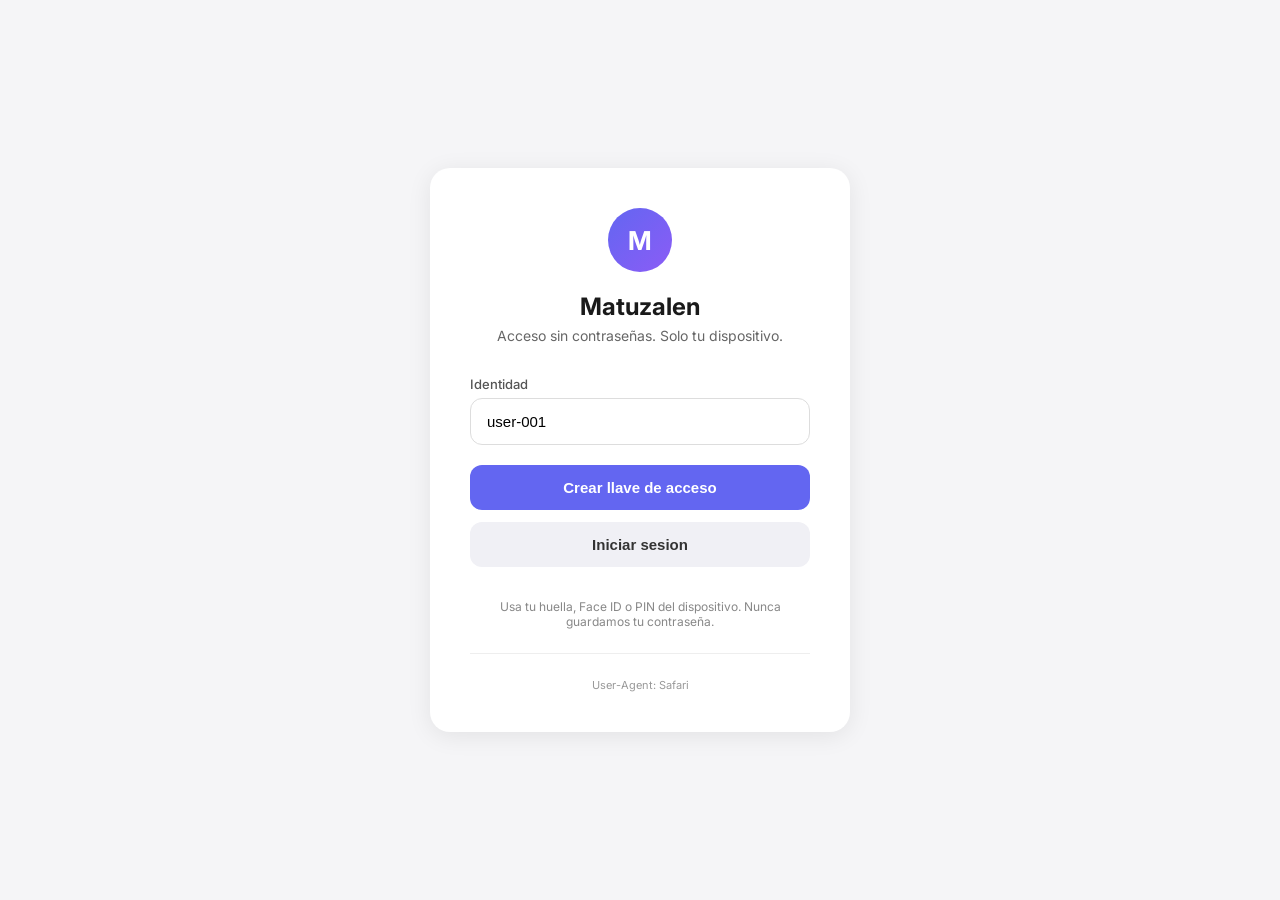
==== cognitive-core/templates/login.html @ 92b1d0dd "Add WebAuthn/FIDO2 login frontend - Create login.html with passkey registration and authentication -" ====
<!DOCTYPE html>
<html lang="es">
<head>
    <meta charset="UTF-8">
    <meta name="viewport" content="width=device-width, initial-scale=1.0">
    <title>Matuzalen - Acceso Soberano</title>
    <link href="https://fonts.googleapis.com/css2?family=Inter:wght@400;500;600;700&display=swap" rel="stylesheet">
    <style>
        * { margin: 0; padding: 0; box-sizing: border-box; }

        body {
            font-family: 'Inter', -apple-system, BlinkMacSystemFont, 'Segoe UI', sans-serif;
            background: #f5f5f7;
            color: #1a1a1a;
            min-height: 100vh;
            display: flex;
            align-items: center;
            justify-content: center;
            padding: 20px;
        }

        .card {
            background: #fff;
            border-radius: 20px;
            box-shadow: 0 4px 24px rgba(0,0,0,0.08);
            width: 100%;
            max-width: 420px;
            padding: 40px;
            text-align: center;
        }

        .avatar {
            width: 64px;
            height: 64px;
            border-radius: 50%;
            background: linear-gradient(135deg, #6366f1, #8b5cf6);
            color: #fff;
            display: flex;
            align-items: center;
            justify-content: center;
            font-weight: 700;
            font-size: 26px;
            margin: 0 auto 20px;
        }

        h1 { font-size: 24px; font-weight: 700; margin-bottom: 6px; }
        .subtitle { font-size: 14px; color: #666; margin-bottom: 32px; }

        .input-group {
            text-align: left;
            margin-bottom: 20px;
        }

        .input-group label {
            display: block;
            font-size: 13px;
            font-weight: 500;
            color: #555;
            margin-bottom: 6px;
        }

        .input-group input {
            width: 100%;
            padding: 14px 16px;
            border: 1px solid #ddd;
            border-radius: 12px;
            font-size: 15px;
            outline: none;
            transition: border-color 0.2s;
        }

        .input-group input:focus { border-color: #6366f1; }

        .btn {
            width: 100%;
            padding: 14px;
            border: none;
            border-radius: 12px;
            font-size: 15px;
            font-weight: 600;
            cursor: pointer;
            margin-bottom: 12px;
            transition: all 0.2s;
        }

        .btn-primary { background: #6366f1; color: #fff; }
        .btn-primary:hover { background: #5558e0; }

        .btn-secondary { background: #f0f0f5; color: #333; }
        .btn-secondary:hover { background: #e4e4f0; }

        .btn:disabled { background: #ccc; cursor: not-allowed; }

        .status {
            margin-top: 16px;
            padding: 12px;
            border-radius: 10px;
            font-size: 13px;
            display: none;
        }

        .status.show { display: block; }
        .status.info { background: #eef2ff; color: #4f46e5; }
        .status.success { background: #dcfce7; color: #166534; }
        .status.error { background: #fee2e2; color: #991b1b; }

        .fingerprint {
            margin-top: 24px;
            padding-top: 24px;
            border-top: 1px solid #eee;
            font-size: 11px;
            color: #999;
        }

        .note {
            font-size: 12px;
            color: #888;
            margin-top: 20px;
        }
    </style>
</head>
<body>
    <div class="card">
        <div class="avatar">M</div>
        <h1>Matuzalen</h1>
        <p class="subtitle">Acceso sin contraseñas. Solo tu dispositivo.</p>

        <div class="input-group">
            <label for="userId">Identidad</label>
            <input id="userId" type="text" value="user-001" placeholder="Tu ID de usuario">
        </div>

        <button class="btn btn-primary" id="btn-register" onclick="registerPasskey()">Crear llave de acceso</button>
        <button class="btn btn-secondary" id="btn-login" onclick="loginPasskey()">Iniciar sesion</button>

        <div class="status" id="status"></div>

        <p class="note">Usa tu huella, Face ID o PIN del dispositivo. Nunca guardamos tu contraseña.</p>

        <div class="fingerprint" id="fingerprint"></div>
    </div>

    <script>
        const AUTH_HOST = 'http://localhost:9001';

        function bufferToBase64url(buffer) {
            const bytes = new Uint8Array(buffer);
            let binary = '';
            for (let i = 0; i < bytes.byteLength; i++) {
                binary += String.fromCharCode(bytes[i]);
            }
            return btoa(binary)
                .replace(/\+/g, '-')
                .replace(/\//g, '_')
                .replace(/=+$/, '');
        }

        function base64urlToBuffer(base64url) {
            let base64 = base64url.replace(/-/g, '+').replace(/_/g, '/');
            while (base64.length % 4) base64 += '=';
            const binary = atob(base64);
            const bytes = new Uint8Array(binary.length);
            for (let i = 0; i < binary.length; i++) {
                bytes[i] = binary.charCodeAt(i);
            }
            return bytes.buffer;
        }

        function getUserId() {
            return document.getElementById('userId').value.trim() || 'anonymous';
        }

        function setStatus(text, type) {
            const el = document.getElementById('status');
            el.textContent = text;
            el.className = 'status show ' + type;
        }

        function setButtons(enabled) {
            document.getElementById('btn-register').disabled = !enabled;
            document.getElementById('btn-login').disabled = !enabled;
        }

        async function registerPasskey() {
            if (!window.PublicKeyCredential) {
                setStatus('Tu navegador no soporta WebAuthn / FIDO2.', 'error');
                return;
            }

            setButtons(false);
            setStatus('Preparando registro...', 'info');

            try {
                const userId = getUserId();

                const r1 = await fetch(`${AUTH_HOST}/auth/register/begin`, {
                    method: 'POST',
                    headers: { 'Content-Type': 'application/json' },
                    body: JSON.stringify({ user_id: userId })
                });
                const options = await r1.json();

                const publicKey = {
                    rp: options.rp,
                    user: {
                        id: base64urlToBuffer(options.user.id),
                        name: options.user.name,
                        displayName: options.user.displayName
                    },
                    challenge: base64urlToBuffer(options.challenge),
                    pubKeyCredParams: options.pub_key_cred_params.map(p => ({
                        type: p.type === 1 ? 'public-key' : 'public-key',
                        alg: p.alg
                    })),
                    authenticatorSelection: {
                        authenticatorAttachment: options.authenticator_selection.authenticatorAttachment,
                        userVerification: options.authenticator_selection.userVerification,
                        residentKey: options.authenticator_selection.residentKey
                    },
                    timeout: options.timeout,
                    attestation: options.attestation
                };

                const credential = await navigator.credentials.create({ publicKey });

                const payload = {
                    user_id: userId,
                    credential_id: bufferToBase64url(credential.rawId),
                    client_data_json: bufferToBase64url(credential.response.clientDataJSON),
                    attestation_object: bufferToBase64url(credential.response.attestationObject)
                };

                const r2 = await fetch(`${AUTH_HOST}/auth/register/finish`, {
                    method: 'POST',
                    headers: { 'Content-Type': 'application/json' },
                    body: JSON.stringify(payload)
                });

                const result = await r2.json();
                if (r2.ok) {
                    setStatus('Llave creada. Ahora inicia sesion.', 'success');
                } else {
                    setStatus('Error: ' + (result.error || 'registro fallido'), 'error');
                }
            } catch (err) {
                setStatus('Error: ' + err.message, 'error');
            }

            setButtons(true);
        }

        async function loginPasskey() {
            if (!window.PublicKeyCredential) {
                setStatus('Tu navegador no soporta WebAuthn / FIDO2.', 'error');
                return;
            }

            setButtons(false);
            setStatus('Solicitando autenticacion...', 'info');

            try {
                const userId = getUserId();

                const r1 = await fetch(`${AUTH_HOST}/auth/login/begin`, {
                    method: 'POST',
                    headers: { 'Content-Type': 'application/json' },
                    body: JSON.stringify({ user_id: userId })
                });
                const options = await r1.json();

                const publicKey = {
                    challenge: base64urlToBuffer(options.challenge),
                    allowCredentials: options.allow_credentials.map(c => ({
                        type: 'public-key',
                        id: base64urlToBuffer(c.id),
                        transports: c.transports ? c.transports.split(',').filter(t => t) : ['internal']
                    })),
                    userVerification: options.user_verification,
                    timeout: options.timeout,
                    rpId: options.rp_id
                };

                const assertion = await navigator.credentials.get({ publicKey });

                const payload = {
                    user_id: userId,
                    credential_id: bufferToBase64url(assertion.rawId),
                    client_data_json: bufferToBase64url(assertion.response.clientDataJSON),
                    authenticator_data: bufferToBase64url(assertion.response.authenticatorData),
                    signature: bufferToBase64url(assertion.response.signature)
                };

                const r2 = await fetch(`${AUTH_HOST}/auth/login/finish`, {
                    method: 'POST',
                    headers: { 'Content-Type': 'application/json' },
                    body: JSON.stringify(payload)
                });

                const result = await r2.json();
                if (r2.ok && result.access_token) {
                    localStorage.setItem('matuzalen_access_token', result.access_token);
                    localStorage.setItem('matuzalen_refresh_token', result.refresh_token);
                    setStatus('Autenticado. Redirigiendo...', 'success');
                    setTimeout(() => window.location.href = '/', 1000);
                } else {
                    setStatus('Error: ' + (result.error || 'login fallido'), 'error');
                }
            } catch (err) {
                setStatus('Error: ' + err.message, 'error');
            }

            setButtons(true);
        }

        // Mostrar huella del dispositivo (no se envia, solo visual)
        document.getElementById('fingerprint').textContent =
            'User-Agent: ' + navigator.userAgent.split(' ').slice(-1)[0].split('/')[0];
    </script>
</body>
</html>
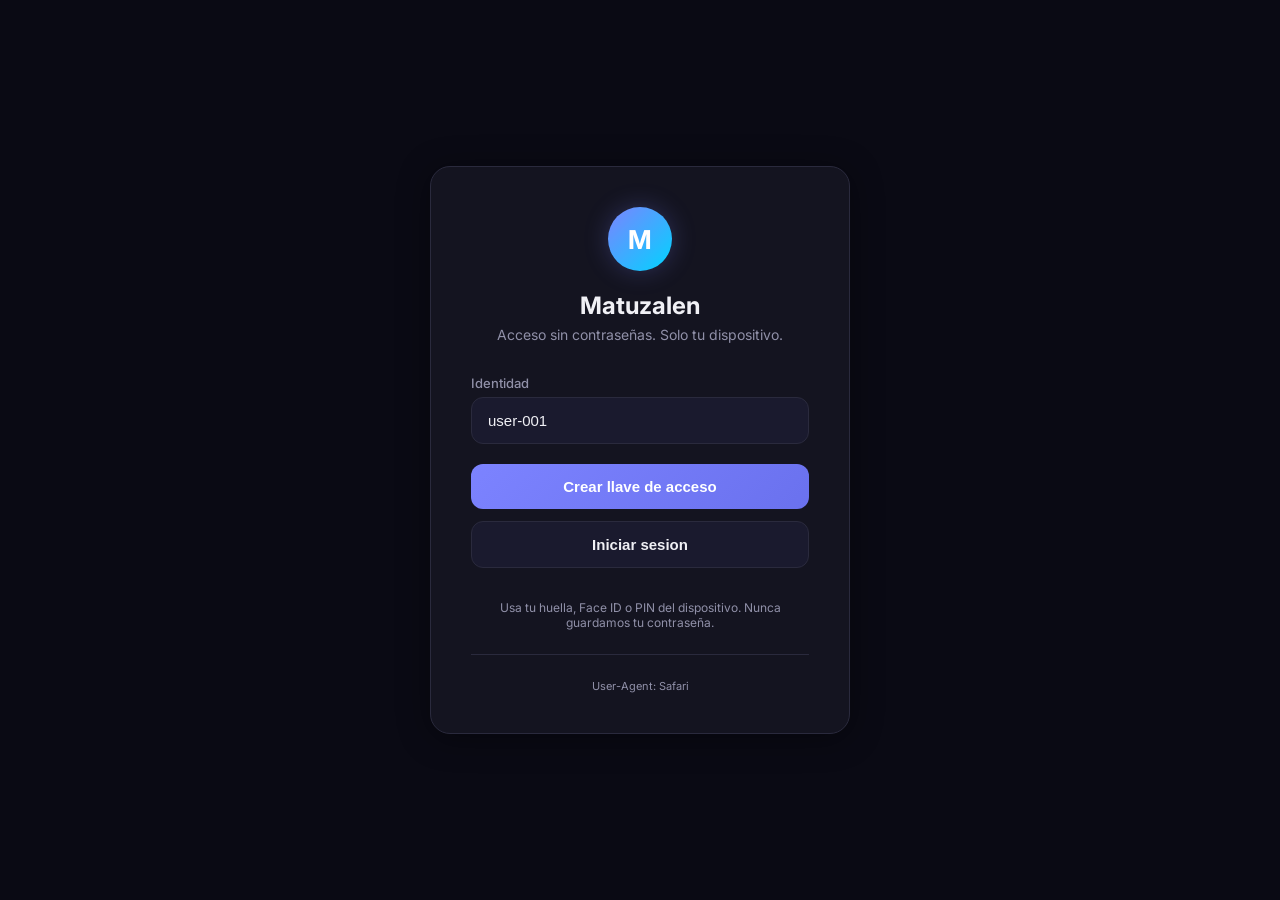
==== commit 22b99db7: "Apply dark theme to FIDO2 login page - Switch colors to dark palette: #0a0a14 background, #141420 ca" ====
--- a/cognitive-core/templates/login.html
+++ b/cognitive-core/templates/login.html
@@ -8,10 +8,23 @@
     <style>
         * { margin: 0; padding: 0; box-sizing: border-box; }
 
+        :root {
+            --bg: #0a0a14;
+            --surface: #141420;
+            --surface-2: #1a1a2e;
+            --border: #2a2a3d;
+            --text: #f0f0f5;
+            --muted: #9090a8;
+            --accent: #7c83ff;
+            --accent-2: #00d4ff;
+            --success: #00e676;
+            --danger: #ff5252;
+        }
+
         body {
             font-family: 'Inter', -apple-system, BlinkMacSystemFont, 'Segoe UI', sans-serif;
-            background: #f5f5f7;
-            color: #1a1a1a;
+            background: var(--bg);
+            color: var(--text);
             min-height: 100vh;
             display: flex;
             align-items: center;
@@ -20,9 +33,10 @@
         }
 
         .card {
-            background: #fff;
+            background: var(--surface);
+            border: 1px solid var(--border);
             border-radius: 20px;
-            box-shadow: 0 4px 24px rgba(0,0,0,0.08);
+            box-shadow: 0 4px 32px rgba(0,0,0,0.4);
             width: 100%;
             max-width: 420px;
             padding: 40px;
@@ -33,7 +47,7 @@
             width: 64px;
             height: 64px;
             border-radius: 50%;
-            background: linear-gradient(135deg, #6366f1, #8b5cf6);
+            background: linear-gradient(135deg, var(--accent), var(--accent-2));
             color: #fff;
             display: flex;
             align-items: center;
@@ -41,10 +55,11 @@
             font-weight: 700;
             font-size: 26px;
             margin: 0 auto 20px;
+            box-shadow: 0 0 24px rgba(124, 131, 255, 0.25);
         }
 
         h1 { font-size: 24px; font-weight: 700; margin-bottom: 6px; }
-        .subtitle { font-size: 14px; color: #666; margin-bottom: 32px; }
+        .subtitle { font-size: 14px; color: var(--muted); margin-bottom: 32px; }
 
         .input-group {
             text-align: left;
@@ -55,21 +70,23 @@
             display: block;
             font-size: 13px;
             font-weight: 500;
-            color: #555;
+            color: var(--muted);
             margin-bottom: 6px;
         }
 
         .input-group input {
             width: 100%;
             padding: 14px 16px;
-            border: 1px solid #ddd;
+            background: var(--surface-2);
+            border: 1px solid var(--border);
             border-radius: 12px;
+            color: var(--text);
             font-size: 15px;
             outline: none;
-            transition: border-color 0.2s;
-        }
-
-        .input-group input:focus { border-color: #6366f1; }
+            transition: all 0.2s;
+        }
+
+        .input-group input:focus { border-color: var(--accent); }
 
         .btn {
             width: 100%;
@@ -83,13 +100,20 @@
             transition: all 0.2s;
         }
 
-        .btn-primary { background: #6366f1; color: #fff; }
-        .btn-primary:hover { background: #5558e0; }
-
-        .btn-secondary { background: #f0f0f5; color: #333; }
-        .btn-secondary:hover { background: #e4e4f0; }
-
-        .btn:disabled { background: #ccc; cursor: not-allowed; }
+        .btn-primary {
+            background: linear-gradient(135deg, var(--accent), #6a71ee);
+            color: #fff;
+        }
+        .btn-primary:hover { opacity: 0.92; }
+
+        .btn-secondary {
+            background: var(--surface-2);
+            color: var(--text);
+            border: 1px solid var(--border);
+        }
+        .btn-secondary:hover { border-color: var(--accent); }
+
+        .btn:disabled { background: #3a3a55; color: #888; cursor: not-allowed; }
 
         .status {
             margin-top: 16px;
@@ -100,21 +124,21 @@
         }
 
         .status.show { display: block; }
-        .status.info { background: #eef2ff; color: #4f46e5; }
-        .status.success { background: #dcfce7; color: #166534; }
-        .status.error { background: #fee2e2; color: #991b1b; }
+        .status.info { background: rgba(0, 212, 255, 0.1); color: var(--accent-2); border: 1px solid rgba(0, 212, 255, 0.2); }
+        .status.success { background: rgba(0, 230, 118, 0.1); color: var(--success); border: 1px solid rgba(0, 230, 118, 0.2); }
+        .status.error { background: rgba(255, 82, 82, 0.1); color: #ff8585; border: 1px solid rgba(255, 82, 82, 0.2); }
 
         .fingerprint {
             margin-top: 24px;
             padding-top: 24px;
-            border-top: 1px solid #eee;
+            border-top: 1px solid var(--border);
             font-size: 11px;
-            color: #999;
+            color: var(--muted);
         }
 
         .note {
             font-size: 12px;
-            color: #888;
+            color: var(--muted);
             margin-top: 20px;
         }
     </style>
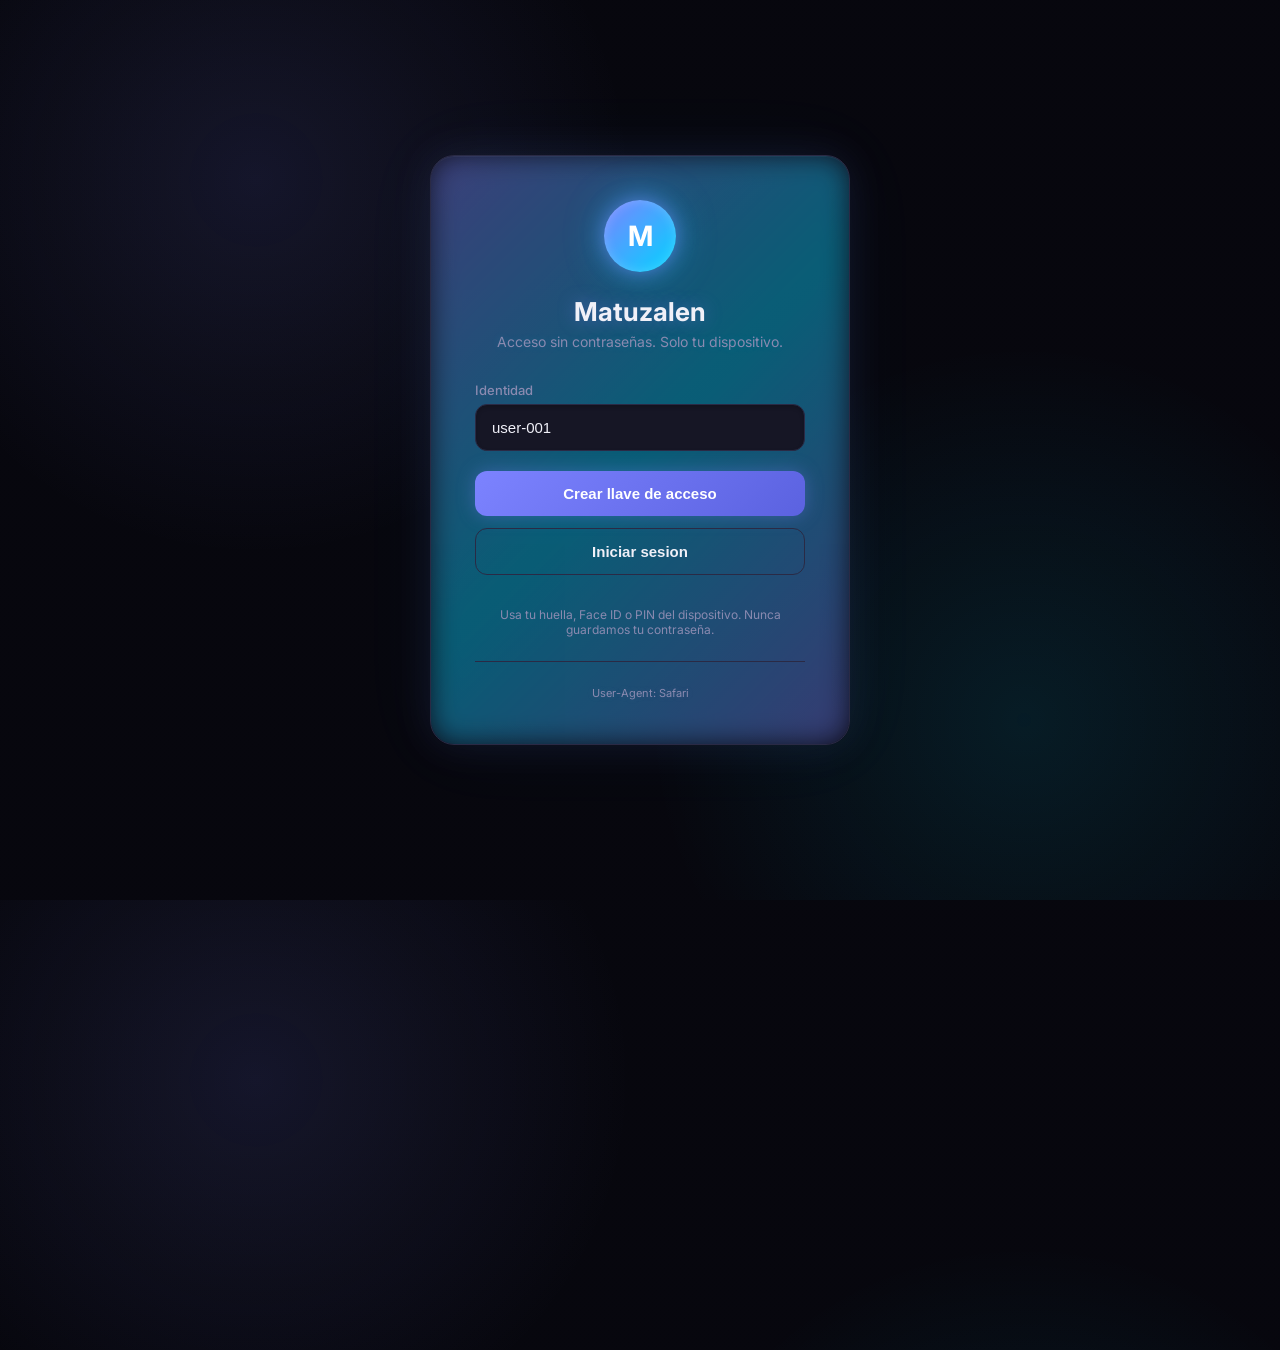
==== commit 3f0d0850: "Add realistic neon glow effects to login page - Animated background with subtle scan grid and radial" ====
--- a/cognitive-core/templates/login.html
+++ b/cognitive-core/templates/login.html
@@ -6,46 +6,98 @@
     <title>Matuzalen - Acceso Soberano</title>
     <link href="https://fonts.googleapis.com/css2?family=Inter:wght@400;500;600;700&display=swap" rel="stylesheet">
     <style>
-        * { margin: 0; padding: 0; box-sizing: border-box; }
-
         :root {
-            --bg: #0a0a14;
-            --surface: #141420;
-            --surface-2: #1a1a2e;
-            --border: #2a2a3d;
-            --text: #f0f0f5;
-            --muted: #9090a8;
+            --bg: #05050a;
+            --surface: #0e0e18;
+            --surface-2: #161625;
+            --border: #2a2a45;
+            --text: #f0f0f8;
+            --muted: #8a8ab0;
             --accent: #7c83ff;
             --accent-2: #00d4ff;
             --success: #00e676;
             --danger: #ff5252;
-        }
+            --glow: rgba(124, 131, 255, 0.6);
+            --glow-2: rgba(0, 212, 255, 0.4);
+        }
+
+        * { margin: 0; padding: 0; box-sizing: border-box; }
 
         body {
             font-family: 'Inter', -apple-system, BlinkMacSystemFont, 'Segoe UI', sans-serif;
-            background: var(--bg);
+            background:
+                radial-gradient(circle at 20% 20%, rgba(124, 131, 255, 0.12) 0%, transparent 30%),
+                radial-gradient(circle at 80% 80%, rgba(0, 212, 255, 0.1) 0%, transparent 30%),
+                var(--bg);
             color: var(--text);
             min-height: 100vh;
             display: flex;
             align-items: center;
             justify-content: center;
             padding: 20px;
+            overflow: hidden;
+            position: relative;
+        }
+
+        body::before {
+            content: '';
+            position: absolute;
+            top: -50%;
+            left: -50%;
+            width: 200%;
+            height: 200%;
+            background: repeating-linear-gradient(
+                0deg,
+                transparent 0%,
+                rgba(124, 131, 255, 0.03) 1px,
+                transparent 2px
+            );
+            pointer-events: none;
+            animation: scan 12s linear infinite;
+        }
+
+        @keyframes scan {
+            0% { transform: translateY(0); }
+            100% { transform: translateY(50%); }
         }
 
         .card {
-            background: var(--surface);
+            position: relative;
+            background: linear-gradient(145deg, rgba(20, 20, 35, 0.95), rgba(10, 10, 20, 0.98));
             border: 1px solid var(--border);
-            border-radius: 20px;
-            box-shadow: 0 4px 32px rgba(0,0,0,0.4);
+            border-radius: 24px;
+            box-shadow:
+                0 0 40px rgba(124, 131, 255, 0.1),
+                0 0 80px rgba(0, 212, 255, 0.05),
+                inset 0 1px 0 rgba(255, 255, 255, 0.05);
             width: 100%;
             max-width: 420px;
-            padding: 40px;
+            padding: 44px;
             text-align: center;
+            backdrop-filter: blur(12px);
+            overflow: hidden;
+        }
+
+        .card::before {
+            content: '';
+            position: absolute;
+            inset: -2px;
+            background: linear-gradient(135deg, var(--accent), var(--accent-2), var(--accent));
+            border-radius: 26px;
+            z-index: -1;
+            opacity: 0.4;
+            filter: blur(14px);
+            animation: neonPulse 3s ease-in-out infinite;
+        }
+
+        @keyframes neonPulse {
+            0%, 100% { opacity: 0.35; }
+            50% { opacity: 0.6; }
         }
 
         .avatar {
-            width: 64px;
-            height: 64px;
+            width: 72px;
+            height: 72px;
             border-radius: 50%;
             background: linear-gradient(135deg, var(--accent), var(--accent-2));
             color: #fff;
@@ -53,13 +105,33 @@
             align-items: center;
             justify-content: center;
             font-weight: 700;
+            font-size: 28px;
+            margin: 0 auto 24px;
+            box-shadow:
+                0 0 20px var(--glow),
+                0 0 40px var(--glow-2),
+                inset 0 0 12px rgba(255, 255, 255, 0.2);
+            animation: avatarGlow 2.5s ease-in-out infinite;
+        }
+
+        @keyframes avatarGlow {
+            0%, 100% { box-shadow: 0 0 20px var(--glow), 0 0 40px var(--glow-2), inset 0 0 12px rgba(255,255,255,0.2); }
+            50% { box-shadow: 0 0 30px var(--glow), 0 0 60px var(--glow-2), inset 0 0 16px rgba(255,255,255,0.3); }
+        }
+
+        h1 {
             font-size: 26px;
-            margin: 0 auto 20px;
-            box-shadow: 0 0 24px rgba(124, 131, 255, 0.25);
-        }
-
-        h1 { font-size: 24px; font-weight: 700; margin-bottom: 6px; }
-        .subtitle { font-size: 14px; color: var(--muted); margin-bottom: 32px; }
+            font-weight: 700;
+            margin-bottom: 6px;
+            text-shadow: 0 0 18px rgba(124, 131, 255, 0.4);
+        }
+
+        .subtitle {
+            font-size: 14px;
+            color: var(--muted);
+            margin-bottom: 32px;
+            text-shadow: 0 0 8px rgba(0, 212, 255, 0.15);
+        }
 
         .input-group {
             text-align: left;
@@ -83,10 +155,16 @@
             color: var(--text);
             font-size: 15px;
             outline: none;
-            transition: all 0.2s;
-        }
-
-        .input-group input:focus { border-color: var(--accent); }
+            transition: all 0.25s;
+            box-shadow: inset 0 2px 4px rgba(0, 0, 0, 0.2);
+        }
+
+        .input-group input:focus {
+            border-color: var(--accent);
+            box-shadow:
+                inset 0 2px 4px rgba(0, 0, 0, 0.2),
+                0 0 12px rgba(124, 131, 255, 0.3);
+        }
 
         .btn {
             width: 100%;
@@ -97,23 +175,61 @@
             font-weight: 600;
             cursor: pointer;
             margin-bottom: 12px;
-            transition: all 0.2s;
+            transition: all 0.25s;
+            position: relative;
+            overflow: hidden;
         }
 
         .btn-primary {
-            background: linear-gradient(135deg, var(--accent), #6a71ee);
+            background: linear-gradient(135deg, var(--accent), #5b62e0);
             color: #fff;
-        }
-        .btn-primary:hover { opacity: 0.92; }
+            box-shadow: 0 0 18px rgba(124, 131, 255, 0.35);
+        }
+
+        .btn-primary:hover {
+            transform: translateY(-1px);
+            box-shadow: 0 0 28px rgba(124, 131, 255, 0.55);
+        }
+
+        .btn-primary::after {
+            content: '';
+            position: absolute;
+            top: -50%;
+            left: -50%;
+            width: 200%;
+            height: 200%;
+            background: linear-gradient(
+                45deg,
+                transparent 30%,
+                rgba(255, 255, 255, 0.12) 50%,
+                transparent 70%
+            );
+            transform: translateX(-100%);
+            transition: transform 0.6s;
+        }
+
+        .btn-primary:hover::after {
+            transform: translateX(100%);
+        }
 
         .btn-secondary {
-            background: var(--surface-2);
+            background: transparent;
             color: var(--text);
             border: 1px solid var(--border);
-        }
-        .btn-secondary:hover { border-color: var(--accent); }
-
-        .btn:disabled { background: #3a3a55; color: #888; cursor: not-allowed; }
+            box-shadow: 0 0 0 transparent;
+        }
+
+        .btn-secondary:hover {
+            border-color: var(--accent-2);
+            box-shadow: 0 0 16px rgba(0, 212, 255, 0.2);
+        }
+
+        .btn:disabled {
+            background: #2a2a40;
+            color: #666;
+            cursor: not-allowed;
+            box-shadow: none;
+        }
 
         .status {
             margin-top: 16px;
@@ -124,9 +240,9 @@
         }
 
         .status.show { display: block; }
-        .status.info { background: rgba(0, 212, 255, 0.1); color: var(--accent-2); border: 1px solid rgba(0, 212, 255, 0.2); }
-        .status.success { background: rgba(0, 230, 118, 0.1); color: var(--success); border: 1px solid rgba(0, 230, 118, 0.2); }
-        .status.error { background: rgba(255, 82, 82, 0.1); color: #ff8585; border: 1px solid rgba(255, 82, 82, 0.2); }
+        .status.info { background: rgba(0, 212, 255, 0.08); color: var(--accent-2); border: 1px solid rgba(0, 212, 255, 0.25); box-shadow: 0 0 12px rgba(0, 212, 255, 0.1); }
+        .status.success { background: rgba(0, 230, 118, 0.08); color: var(--success); border: 1px solid rgba(0, 230, 118, 0.25); box-shadow: 0 0 12px rgba(0, 230, 118, 0.1); }
+        .status.error { background: rgba(255, 82, 82, 0.08); color: #ff8585; border: 1px solid rgba(255, 82, 82, 0.25); box-shadow: 0 0 12px rgba(255, 82, 82, 0.1); }
 
         .fingerprint {
             margin-top: 24px;
@@ -134,6 +250,7 @@
             border-top: 1px solid var(--border);
             font-size: 11px;
             color: var(--muted);
+            text-shadow: 0 0 6px rgba(144, 144, 176, 0.2);
         }
 
         .note {
@@ -336,7 +453,6 @@
             setButtons(true);
         }
 
-        // Mostrar huella del dispositivo (no se envia, solo visual)
         document.getElementById('fingerprint').textContent =
             'User-Agent: ' + navigator.userAgent.split(' ').slice(-1)[0].split('/')[0];
     </script>
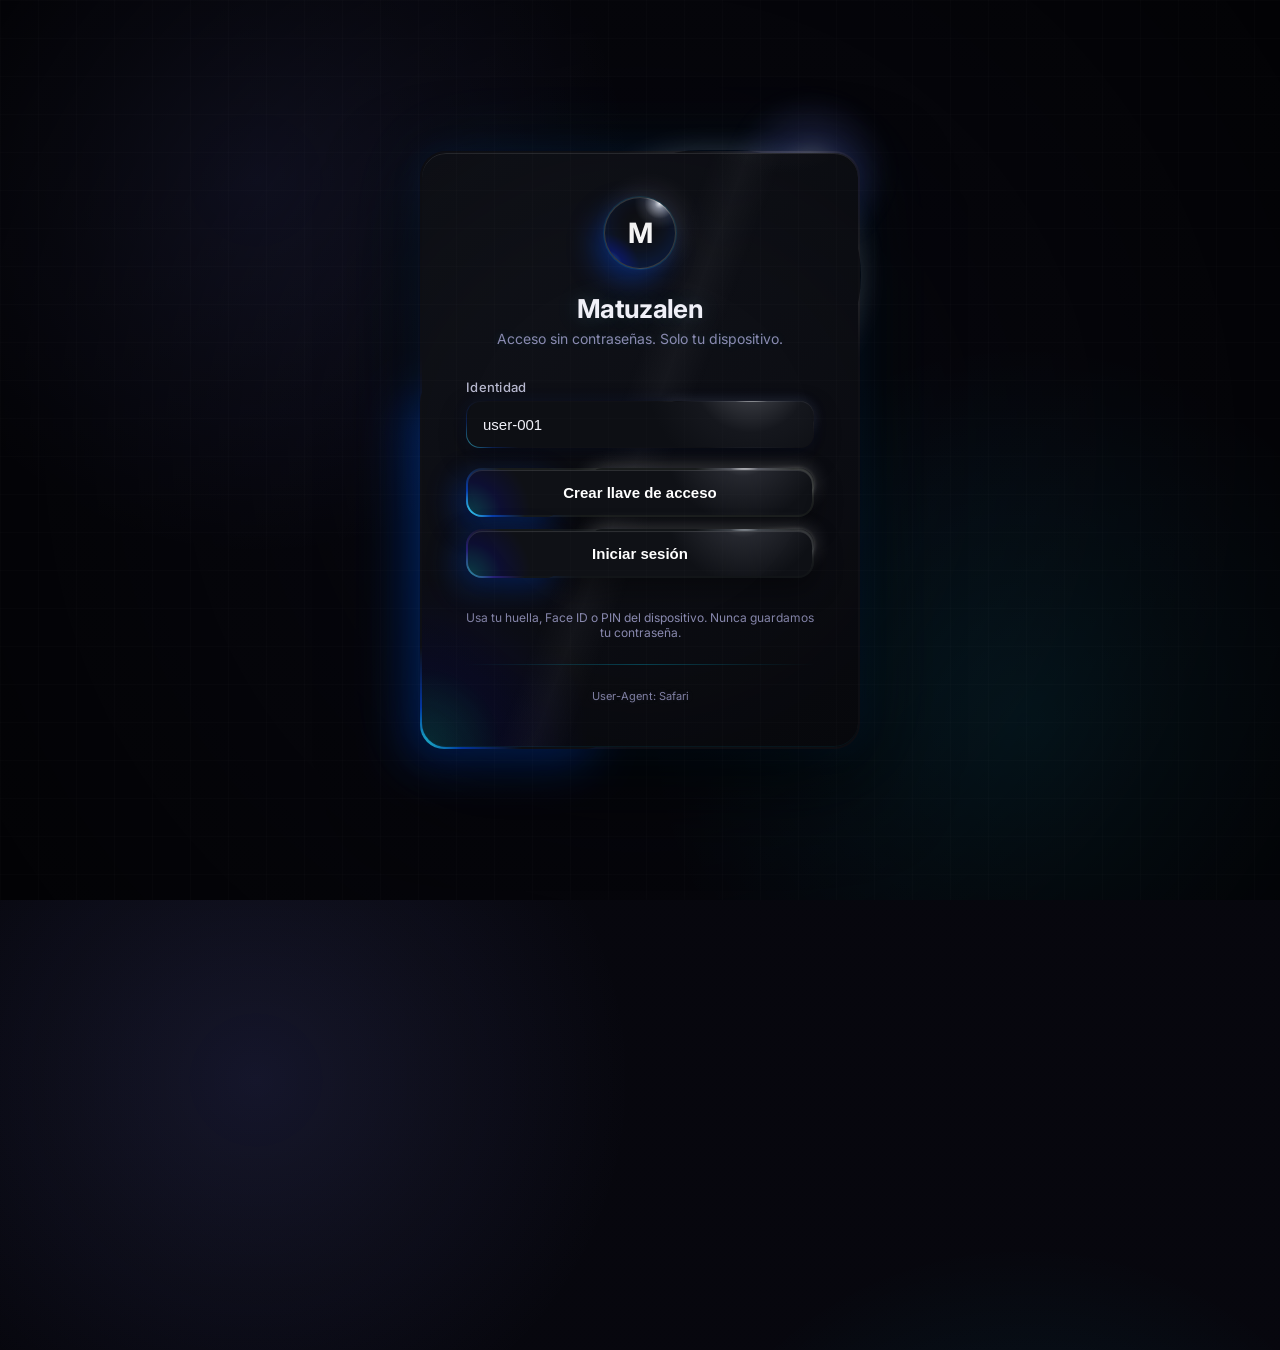
==== commit 91890488: "Auto-sync: Actualizaci├│n autom├ítica del proyecto - 09/04/2026 15:29:02.71" ====
--- a/cognitive-core/templates/login.html
+++ b/cognitive-core/templates/login.html
@@ -258,27 +258,389 @@
             color: var(--muted);
             margin-top: 20px;
         }
+
+        body::after {
+            content: '';
+            position: fixed;
+            inset: 0;
+            background:
+                linear-gradient(rgba(255, 255, 255, 0.012) 1px, transparent 1px),
+                linear-gradient(90deg, rgba(255, 255, 255, 0.012) 1px, transparent 1px),
+                radial-gradient(circle at center, transparent 22%, rgba(0, 0, 0, 0.62) 100%);
+            background-size: 38px 38px, 38px 38px, 100% 100%;
+            pointer-events: none;
+        }
+
+        .login-shell {
+            width: min(440px, 100%);
+            padding: 2px;
+            border-radius: 26px;
+            background: radial-gradient(circle 150px at 82% -8%, #ffffff 0%, #6b6d77 12%, #252832 35%, #101117 68%);
+            box-shadow:
+                0 34px 90px rgba(0, 0, 0, 0.72),
+                0 0 30px rgba(0, 81, 255, 0.12),
+                0 0 80px rgba(0, 225, 255, 0.08);
+            position: relative;
+            isolation: isolate;
+            animation: shellFloat 6s ease-in-out infinite;
+        }
+
+        .login-shell::after {
+            content: '';
+            position: absolute;
+            width: 65%;
+            height: 42%;
+            border-radius: 140px;
+            top: -1px;
+            right: -1px;
+            box-shadow: 0 0 28px rgba(255, 255, 255, 0.18);
+            pointer-events: none;
+            z-index: -1;
+        }
+
+        .login-shell > .blob1 {
+            position: absolute;
+            width: 190px;
+            height: 62%;
+            border-radius: 24px;
+            bottom: 0;
+            left: 0;
+            background: radial-gradient(circle 150px at 0% 100%, #3fe9ff 0%, rgba(0, 81, 255, 0.72) 28%, transparent 68%);
+            box-shadow: -18px 18px 46px rgba(0, 81, 255, 0.28);
+            filter: saturate(1.15);
+            pointer-events: none;
+            z-index: 0;
+            animation: lowerGlow 4.8s ease-in-out infinite;
+        }
+
+        .login-shell > .blob2 {
+            position: absolute;
+            width: 170px;
+            height: 150px;
+            border-radius: 50%;
+            top: -54px;
+            right: -36px;
+            background: radial-gradient(circle, rgba(255, 255, 255, 0.42) 0%, rgba(124, 131, 255, 0.2) 28%, transparent 70%);
+            filter: blur(8px);
+            pointer-events: none;
+            z-index: 0;
+            animation: upperGlow 5.4s ease-in-out infinite;
+        }
+
+        .card {
+            max-width: none;
+            padding: 44px;
+            border: 0;
+            border-radius: 24px;
+            background:
+                radial-gradient(circle 180px at 82% -16%, rgba(132, 135, 145, 0.52) 0%, rgba(44, 46, 54, 0.42) 30%, transparent 64%),
+                radial-gradient(circle 240px at 0% 100%, rgba(0, 225, 255, 0.1), rgba(0, 0, 255, 0.08) 34%, transparent 70%),
+                linear-gradient(145deg, #11131a, #090a0f);
+            box-shadow:
+                inset 0 1px 0 rgba(255, 255, 255, 0.12),
+                inset 0 -1px 0 rgba(0, 212, 255, 0.08);
+            z-index: 1;
+        }
+
+        .card::before {
+            inset: 0;
+            z-index: 0;
+            border-radius: 24px;
+            background:
+                linear-gradient(110deg, transparent 0%, transparent 44%, rgba(255, 255, 255, 0.035) 50%, transparent 56%),
+                radial-gradient(circle 110px at 0% 100%, rgba(0, 225, 255, 0.1), transparent 72%);
+            filter: none;
+            opacity: 1;
+            animation: surfaceLight 7s ease-in-out infinite;
+            pointer-events: none;
+        }
+
+        .card > * {
+            position: relative;
+            z-index: 2;
+        }
+
+        .avatar {
+            position: relative;
+            background:
+                radial-gradient(circle 34px at 78% 8%, #ffffff 0%, #8f929b 15%, #272a32 45%, #0f1116 74%),
+                #111318;
+            border: 1px solid rgba(255, 255, 255, 0.18);
+            box-shadow:
+                0 0 0 1px rgba(0, 212, 255, 0.12),
+                -9px 12px 28px rgba(0, 81, 255, 0.36),
+                8px -8px 24px rgba(255, 255, 255, 0.1),
+                inset 0 -10px 24px rgba(0, 81, 255, 0.18);
+        }
+
+        .avatar::after {
+            content: '';
+            position: absolute;
+            inset: 0;
+            border-radius: inherit;
+            background: radial-gradient(circle 48px at 0% 100%, rgba(63, 233, 255, 0.62), rgba(0, 0, 255, 0.22) 38%, transparent 72%);
+            mix-blend-mode: screen;
+        }
+
+        h1 {
+            letter-spacing: -0.7px;
+            text-shadow: 0 0 18px rgba(255, 255, 255, 0.1), 0 0 28px rgba(0, 212, 255, 0.14);
+        }
+
+        .input-group label {
+            color: #b9bad0;
+            letter-spacing: 0.02em;
+        }
+
+        .field-realism {
+            position: relative;
+            border-radius: 14px;
+            padding: 1px;
+            background: radial-gradient(circle 95px at 82% -28%, #ffffff 0%, #454850 22%, #20232c 50%, #101116 78%);
+            box-shadow: 0 10px 26px rgba(0, 0, 0, 0.34), 0 0 16px rgba(0, 81, 255, 0.08);
+            isolation: isolate;
+        }
+
+        .field-blob1 {
+            position: absolute;
+            width: 82px;
+            height: 100%;
+            bottom: 0;
+            left: 0;
+            border-radius: 14px;
+            background: radial-gradient(circle 72px at 0% 100%, rgba(63, 233, 255, 0.52), rgba(0, 81, 255, 0.25) 36%, transparent 72%);
+            pointer-events: none;
+            z-index: 1;
+        }
+
+        .field-blob2 {
+            position: absolute;
+            width: 44%;
+            height: 70%;
+            top: 0;
+            right: 0;
+            border-radius: 80px;
+            box-shadow: 0 0 14px rgba(255, 255, 255, 0.11);
+            pointer-events: none;
+            z-index: 1;
+        }
+
+        .field-inner {
+            position: relative;
+            border-radius: 13px;
+            background: radial-gradient(circle 105px at 82% -60%, #4d4f56 0%, #15171d 55%, #0d0f14 100%);
+            z-index: 2;
+            overflow: hidden;
+        }
+
+        .input-group input {
+            position: relative;
+            z-index: 3;
+            border: 0;
+            background: transparent;
+            box-shadow: none;
+        }
+
+        .input-group input:focus {
+            border: 0;
+            box-shadow: inset 0 0 0 1px rgba(63, 233, 255, 0.68), 0 0 22px rgba(0, 81, 255, 0.22);
+        }
+
+        .btn {
+            cursor: pointer;
+            border-radius: 16px;
+            border: none;
+            padding: 2px;
+            background: radial-gradient(circle 90px at 80% -16%, #ffffff 0%, #555861 18%, #181b1b 55%);
+            position: relative;
+            isolation: isolate;
+            overflow: visible;
+            box-shadow: 0 10px 28px rgba(0, 0, 0, 0.38);
+        }
+
+        .btn::after,
+        .btn-primary::after {
+            content: '';
+            position: absolute;
+            width: 65%;
+            height: 60%;
+            border-radius: 120px;
+            top: 0;
+            right: 0;
+            left: auto;
+            background: transparent;
+            box-shadow: 0 0 20px rgba(255, 255, 255, 0.22);
+            transform: none;
+            transition: none;
+            z-index: 0;
+            pointer-events: none;
+        }
+
+        .btn .blob1 {
+            position: absolute;
+            width: 96px;
+            height: 100%;
+            border-radius: 16px;
+            bottom: 0;
+            left: 0;
+            background: radial-gradient(circle 82px at 0% 100%, #3fe9ff 0%, rgba(0, 81, 255, 0.64) 32%, transparent 72%);
+            box-shadow: -10px 10px 30px rgba(0, 81, 255, 0.28);
+            z-index: 1;
+            pointer-events: none;
+        }
+
+        .btn .blob2 {
+            position: absolute;
+            width: 90px;
+            height: 70%;
+            border-radius: 70px;
+            top: 0;
+            right: 0;
+            background: radial-gradient(circle at 100% 0%, rgba(255, 255, 255, 0.28), transparent 68%);
+            filter: blur(2px);
+            z-index: 1;
+            pointer-events: none;
+        }
+
+        .btn .inner {
+            display: block;
+            width: 100%;
+            padding: 14px 25px;
+            border-radius: 14px;
+            color: #fff;
+            z-index: 3;
+            position: relative;
+            background: radial-gradient(circle 105px at 80% -56%, #70737b 0%, #25272e 30%, #0f1116 74%);
+            overflow: hidden;
+            box-shadow: inset 0 1px 0 rgba(255, 255, 255, 0.12);
+        }
+
+        .btn .inner::before {
+            content: '';
+            width: 100%;
+            height: 100%;
+            left: 0;
+            top: 0;
+            border-radius: 14px;
+            background: radial-gradient(circle 88px at 0% 100%, rgba(0, 225, 255, 0.22), rgba(0, 0, 255, 0.12) 38%, transparent 72%);
+            position: absolute;
+            pointer-events: none;
+        }
+
+        .btn-primary,
+        .btn-secondary {
+            border: 0;
+            color: #fff;
+        }
+
+        .btn-secondary {
+            background: radial-gradient(circle 90px at 80% -16%, #bdc4cb 0%, #3b4047 18%, #121518 55%);
+        }
+
+        .btn-secondary .blob1 {
+            background: radial-gradient(circle 82px at 0% 100%, rgba(63, 233, 255, 0.65), rgba(70, 47, 255, 0.42) 34%, transparent 72%);
+        }
+
+        .btn:hover {
+            transform: translateY(-2px);
+            box-shadow: 0 13px 34px rgba(0, 0, 0, 0.44), 0 0 22px rgba(0, 212, 255, 0.16);
+        }
+
+        .btn:hover .inner {
+            box-shadow: inset 0 1px 0 rgba(255, 255, 255, 0.2), 0 0 18px rgba(0, 81, 255, 0.16);
+        }
+
+        .btn:active {
+            transform: translateY(0) scale(0.99);
+        }
+
+        .btn:disabled {
+            opacity: 0.52;
+            transform: none;
+            box-shadow: none;
+        }
+
+        .status {
+            backdrop-filter: blur(10px);
+            box-shadow: inset 0 1px 0 rgba(255, 255, 255, 0.05);
+        }
+
+        .fingerprint {
+            border-image: linear-gradient(90deg, transparent, rgba(0, 212, 255, 0.28), transparent) 1;
+        }
+
+        @keyframes shellFloat {
+            0%, 100% { transform: translateY(0); }
+            50% { transform: translateY(-5px); }
+        }
+
+        @keyframes lowerGlow {
+            0%, 100% { opacity: 0.72; transform: scale(1); }
+            50% { opacity: 0.98; transform: scale(1.05); }
+        }
+
+        @keyframes upperGlow {
+            0%, 100% { opacity: 0.58; transform: translate(0, 0); }
+            50% { opacity: 0.85; transform: translate(-8px, 8px); }
+        }
+
+        @keyframes surfaceLight {
+            0%, 100% { background-position: -120% 0, 0 0; }
+            50% { background-position: 180% 0, 0 0; }
+        }
+
+        @media (max-width: 520px) {
+            body { padding: 14px; }
+            .card { padding: 34px 24px; }
+            .login-shell { animation: none; }
+        }
+
+        @media (prefers-reduced-motion: reduce) {
+            *, *::before, *::after {
+                animation-duration: 0.01ms !important;
+                animation-iteration-count: 1 !important;
+                transition-duration: 0.01ms !important;
+            }
+        }
     </style>
 </head>
 <body>
-    <div class="card">
-        <div class="avatar">M</div>
-        <h1>Matuzalen</h1>
-        <p class="subtitle">Acceso sin contraseñas. Solo tu dispositivo.</p>
-
-        <div class="input-group">
-            <label for="userId">Identidad</label>
-            <input id="userId" type="text" value="user-001" placeholder="Tu ID de usuario">
-        </div>
-
-        <button class="btn btn-primary" id="btn-register" onclick="registerPasskey()">Crear llave de acceso</button>
-        <button class="btn btn-secondary" id="btn-login" onclick="loginPasskey()">Iniciar sesion</button>
-
-        <div class="status" id="status"></div>
-
-        <p class="note">Usa tu huella, Face ID o PIN del dispositivo. Nunca guardamos tu contraseña.</p>
-
-        <div class="fingerprint" id="fingerprint"></div>
+    <div class="login-shell">
+        <div class="blob1" aria-hidden="true"></div>
+        <div class="blob2" aria-hidden="true"></div>
+        <main class="card">
+            <div class="avatar">M</div>
+            <h1>Matuzalen</h1>
+            <p class="subtitle">Acceso sin contraseñas. Solo tu dispositivo.</p>
+
+            <div class="input-group">
+                <label for="userId">Identidad</label>
+                <div class="field-realism">
+                    <div class="field-blob1" aria-hidden="true"></div>
+                    <div class="field-blob2" aria-hidden="true"></div>
+                    <div class="field-inner">
+                        <input id="userId" type="text" value="user-001" placeholder="Tu ID de usuario">
+                    </div>
+                </div>
+            </div>
+
+            <button class="btn btn-primary" id="btn-register" onclick="registerPasskey()">
+                <span class="blob1" aria-hidden="true"></span>
+                <span class="blob2" aria-hidden="true"></span>
+                <span class="inner">Crear llave de acceso</span>
+            </button>
+            <button class="btn btn-secondary" id="btn-login" onclick="loginPasskey()">
+                <span class="blob1" aria-hidden="true"></span>
+                <span class="blob2" aria-hidden="true"></span>
+                <span class="inner">Iniciar sesión</span>
+            </button>
+
+            <div class="status" id="status" role="status" aria-live="polite"></div>
+
+            <p class="note">Usa tu huella, Face ID o PIN del dispositivo. Nunca guardamos tu contraseña.</p>
+
+            <div class="fingerprint" id="fingerprint"></div>
+        </main>
     </div>
 
     <script>
